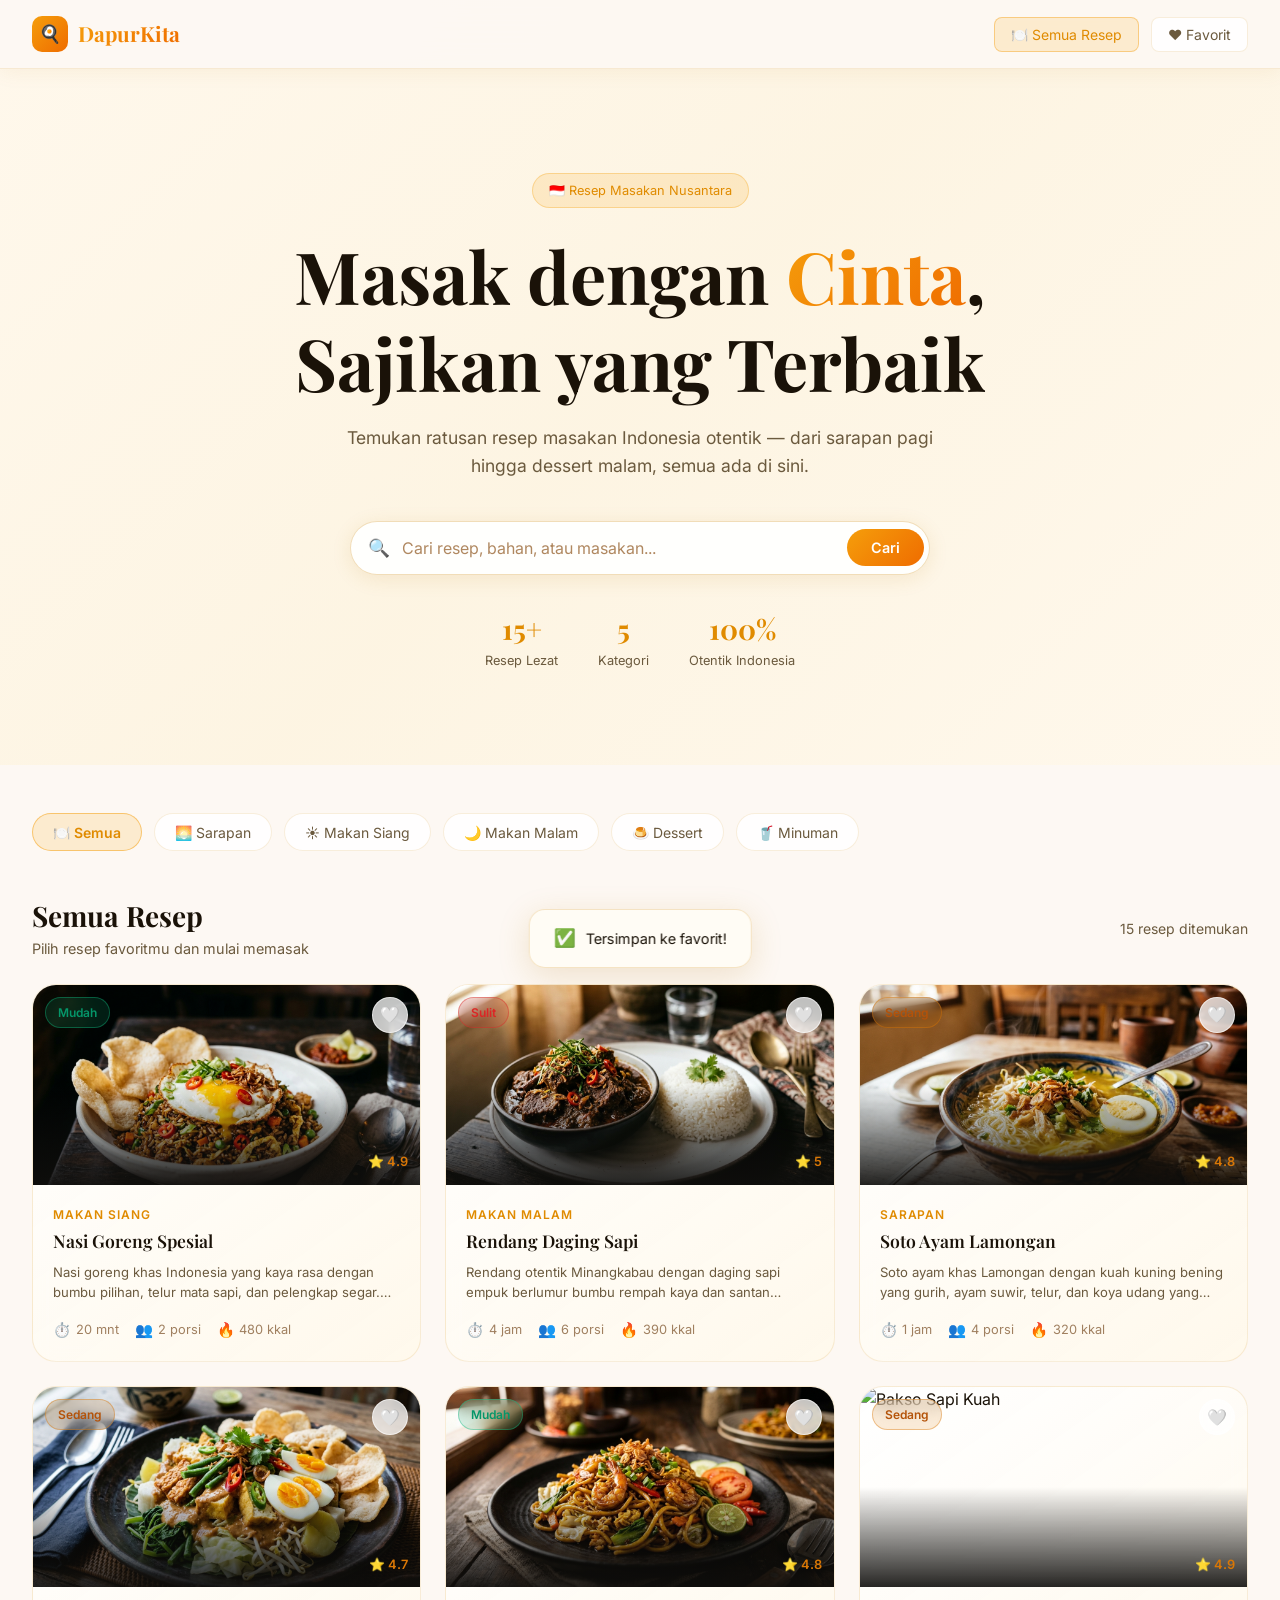
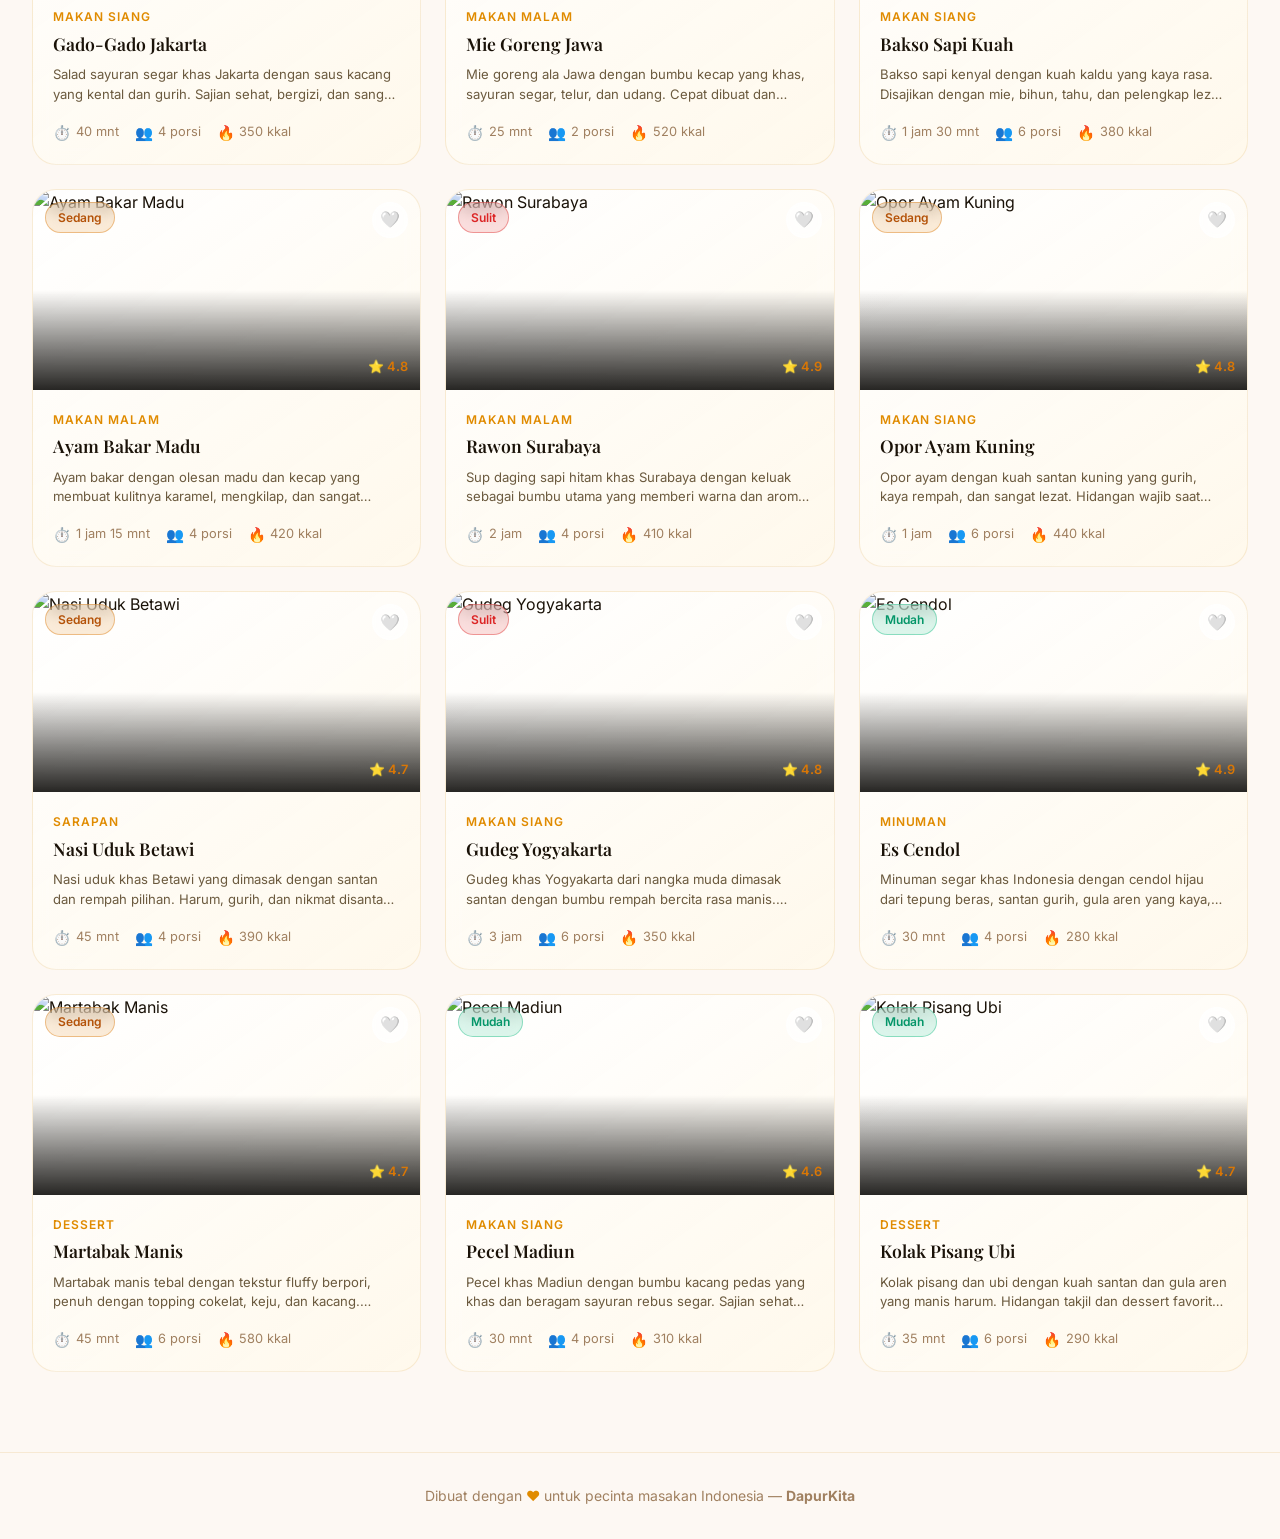
==== recipe.html @ 0bc97418 "add recipe website files" ====
<!DOCTYPE html>
<html lang="id">
<head>
  <meta charset="UTF-8" />
  <meta name="viewport" content="width=device-width, initial-scale=1.0" />
  <meta name="description" content="Resep masakan Indonesia lengkap dengan bahan-bahan, langkah memasak, dan informasi nutrisi." />
  <title>Detail Resep — DapurKita</title>
  <link rel="preconnect" href="https://fonts.googleapis.com" />
  <link rel="preconnect" href="https://fonts.gstatic.com" crossorigin />
  <link href="https://fonts.googleapis.com/css2?family=Playfair+Display:wght@400;600;700&family=Inter:wght@300;400;500;600;700&display=swap" rel="stylesheet" />
  <link rel="stylesheet" href="css/style.css" />
</head>
<body>

  <!-- NAVBAR -->
  <nav class="navbar">
    <a href="index.html" class="nav-logo">
      <div class="nav-logo-icon">🍳</div>
      <span class="nav-logo-text">DapurKita</span>
    </a>
    <div class="nav-actions">
      <a href="index.html" class="nav-btn">← Kembali</a>
      <button class="nav-btn" id="btn-favorit-nav" onclick="toggleFavFromNav()">
        ❤️ Favorit
      </button>
    </div>
  </nav>

  <!-- DETAIL CONTENT (injected by JS) -->
  <div id="detail-root"></div>

  <!-- TOAST -->
  <div class="toast" id="toast">
    <span class="toast-icon" id="toast-icon">✅</span>
    <span id="toast-msg">Tersimpan ke favorit!</span>
  </div>

  <script src="js/data.js"></script>
  <script src="js/recipe.js"></script>
</body>
</html>
---- css/style.css ----
/* ===========================
   RESET & BASE
=========================== */
*, *::before, *::after {
  box-sizing: border-box;
  margin: 0;
  padding: 0;
}

:root {
  /* Colors — Light Theme */
  --clr-bg: #fdf8f3;
  --clr-bg-2: #fff8ef;
  --clr-bg-3: #fef3e2;
  --clr-surface: rgba(255, 255, 255, 0.85);
  --clr-surface-hover: rgba(255, 255, 255, 0.98);
  --clr-border: rgba(220, 170, 80, 0.2);
  --clr-border-hover: rgba(245, 158, 11, 0.5);

  --clr-primary: #e08b00;
  --clr-primary-dark: #c47700;
  --clr-primary-light: #fcd34d;
  --clr-accent: #e53e3e;
  --clr-accent-2: #38a169;
  --clr-gold: #d97706;

  --clr-text: #1a1208;
  --clr-text-muted: #6b5a3e;
  --clr-text-dim: #a08060;

  /* Gradients */
  --grad-primary: linear-gradient(135deg, #f59e0b, #ef6c00);
  --grad-card: linear-gradient(145deg, rgba(255,255,255,0.95) 0%, rgba(255,248,235,0.9) 100%);
  --grad-hero: linear-gradient(160deg, #fff8ef 0%, #fdf3e3 50%, #fef9f0 100%);

  /* Shadows */
  --shadow-card: 0 4px 24px rgba(180, 120, 20, 0.1);
  --shadow-card-hover: 0 16px 48px rgba(224, 139, 0, 0.18);
  --shadow-btn: 0 4px 20px rgba(224, 139, 0, 0.35);
  --shadow-glow: 0 0 40px rgba(245, 158, 11, 0.15);

  /* Spacing */
  --radius-sm: 8px;
  --radius-md: 16px;
  --radius-lg: 24px;
  --radius-xl: 32px;

  /* Typography */
  --font-heading: 'Playfair Display', Georgia, serif;
  --font-body: 'Inter', system-ui, sans-serif;

  /* Transitions */
  --transition: all 0.3s cubic-bezier(0.4, 0, 0.2, 1);
  --transition-slow: all 0.5s cubic-bezier(0.4, 0, 0.2, 1);
}

html {
  scroll-behavior: smooth;
}

body {
  font-family: var(--font-body);
  background-color: var(--clr-bg);
  color: var(--clr-text);
  line-height: 1.6;
  min-height: 100vh;
  overflow-x: hidden;
}

/* ===========================
   SCROLLBAR
=========================== */
::-webkit-scrollbar { width: 6px; }
::-webkit-scrollbar-track { background: #fef3e2; }
::-webkit-scrollbar-thumb { background: #f59e0b; border-radius: 3px; }

/* ===========================
   TYPOGRAPHY
=========================== */
h1, h2, h3, h4 {
  font-family: var(--font-heading);
  line-height: 1.2;
}

/* ===========================
   NAV
=========================== */
.navbar {
  position: fixed;
  top: 0;
  left: 0;
  right: 0;
  z-index: 100;
  padding: 1rem 2rem;
  display: flex;
  align-items: center;
  justify-content: space-between;
  backdrop-filter: blur(20px);
  -webkit-backdrop-filter: blur(20px);
  background: rgba(253, 248, 243, 0.92);
  border-bottom: 1px solid rgba(220, 170, 80, 0.2);
  box-shadow: 0 2px 20px rgba(180,120,20,0.08);
  transition: var(--transition);
}

.nav-logo {
  display: flex;
  align-items: center;
  gap: 0.6rem;
  text-decoration: none;
  color: var(--clr-text);
}

.nav-logo-icon {
  width: 36px;
  height: 36px;
  background: var(--grad-primary);
  border-radius: 10px;
  display: flex;
  align-items: center;
  justify-content: center;
  font-size: 1.1rem;
}

.nav-logo-text {
  font-family: var(--font-heading);
  font-size: 1.3rem;
  font-weight: 700;
  background: var(--grad-primary);
  -webkit-background-clip: text;
  -webkit-text-fill-color: transparent;
  background-clip: text;
}

.nav-actions {
  display: flex;
  align-items: center;
  gap: 0.75rem;
}

.nav-btn {
  display: flex;
  align-items: center;
  gap: 0.4rem;
  padding: 0.5rem 1rem;
  border-radius: var(--radius-sm);
  font-size: 0.875rem;
  font-family: var(--font-body);
  cursor: pointer;
  transition: var(--transition);
  border: 1px solid var(--clr-border);
  background: var(--clr-surface);
  color: var(--clr-text-muted);
  text-decoration: none;
}

.nav-btn:hover {
  background: var(--clr-surface-hover);
  color: var(--clr-text);
  border-color: var(--clr-border-hover);
}

.nav-btn.active {
  background: rgba(245, 158, 11, 0.15);
  color: var(--clr-primary);
  border-color: rgba(245, 158, 11, 0.4);
}

.fav-count {
  background: var(--clr-accent);
  color: white;
  font-size: 0.7rem;
  font-weight: 700;
  width: 18px;
  height: 18px;
  border-radius: 50%;
  display: flex;
  align-items: center;
  justify-content: center;
  display: none;
}

.fav-count.show { display: flex; }

/* ===========================
   HERO
=========================== */
.hero {
  position: relative;
  min-height: 85vh;
  display: flex;
  align-items: center;
  overflow: hidden;
  padding-top: 80px;
}

.hero-bg {
  position: absolute;
  inset: 0;
  background-image: url('assets/hero_banner.jpg');
  background-size: cover;
  background-position: center;
  opacity: 0.35;
  transform: scale(1.05);
  animation: heroZoom 20s ease-in-out infinite alternate;
}

@keyframes heroZoom {
  from { transform: scale(1.05); }
  to { transform: scale(1.12); }
}

.hero-overlay {
  position: absolute;
  inset: 0;
  background: linear-gradient(
    135deg,
    rgba(255, 248, 235, 0.88) 0%,
    rgba(253, 243, 220, 0.72) 50%,
    rgba(255, 248, 235, 0.88) 100%
  );
}

.hero-content {
  position: relative;
  z-index: 1;
  max-width: 900px;
  margin: 0 auto;
  padding: 2rem 2rem;
  text-align: center;
}

.hero-badge {
  display: inline-flex;
  align-items: center;
  gap: 0.4rem;
  padding: 0.4rem 1rem;
  background: rgba(245, 158, 11, 0.15);
  border: 1px solid rgba(245, 158, 11, 0.3);
  border-radius: 100px;
  font-size: 0.8rem;
  color: var(--clr-primary);
  margin-bottom: 1.5rem;
  animation: fadeInDown 0.8s ease both;
}

.hero-title {
  font-size: clamp(2.5rem, 6vw, 4.5rem);
  font-weight: 700;
  margin-bottom: 1.2rem;
  animation: fadeInDown 0.8s ease 0.1s both;
}

.hero-title .highlight {
  background: var(--grad-primary);
  -webkit-background-clip: text;
  -webkit-text-fill-color: transparent;
  background-clip: text;
}

.hero-subtitle {
  font-size: 1.1rem;
  color: var(--clr-text-muted);
  max-width: 600px;
  margin: 0 auto 2.5rem;
  animation: fadeInDown 0.8s ease 0.2s both;
}

/* Search Bar */
.search-container {
  position: relative;
  max-width: 580px;
  margin: 0 auto 2rem;
  animation: fadeInUp 0.8s ease 0.3s both;
}

.search-input {
  width: 100%;
  padding: 1rem 1.5rem 1rem 3.2rem;
  background: rgba(255, 255, 255, 0.92);
  border: 1px solid rgba(220, 170, 80, 0.4);
  border-radius: 100px;
  color: var(--clr-text);
  font-family: var(--font-body);
  font-size: 1rem;
  outline: none;
  transition: var(--transition);
  box-shadow: 0 4px 20px rgba(180,120,20,0.12);
}

.search-input::placeholder { color: #b08860; }

.search-input:focus {
  border-color: var(--clr-primary);
  background: rgba(255, 255, 255, 0.98);
  box-shadow: 0 0 0 3px rgba(224, 139, 0, 0.18), 0 4px 20px rgba(180,120,20,0.12);
}

.search-icon {
  position: absolute;
  left: 1.1rem;
  top: 50%;
  transform: translateY(-50%);
  color: var(--clr-text-muted);
  pointer-events: none;
  font-size: 1.1rem;
}

.search-btn {
  position: absolute;
  right: 0.4rem;
  top: 50%;
  transform: translateY(-50%);
  padding: 0.65rem 1.5rem;
  background: var(--grad-primary);
  border: none;
  border-radius: 100px;
  color: white;
  font-family: var(--font-body);
  font-size: 0.9rem;
  font-weight: 600;
  cursor: pointer;
  transition: var(--transition);
}

.search-btn:hover {
  opacity: 0.9;
  box-shadow: var(--shadow-btn);
}

.hero-stats {
  display: flex;
  justify-content: center;
  gap: 2.5rem;
  animation: fadeInUp 0.8s ease 0.4s both;
}

.stat-item {
  text-align: center;
}

.stat-number {
  font-family: var(--font-heading);
  font-size: 1.75rem;
  font-weight: 700;
  color: var(--clr-primary);
}

.stat-label {
  font-size: 0.8rem;
  color: var(--clr-text-muted);
}

/* ===========================
   MAIN CONTENT
=========================== */
.main-content {
  max-width: 1300px;
  margin: 0 auto;
  padding: 3rem 2rem 5rem;
}

/* ===========================
   SECTION HEADER
=========================== */
.section-header {
  display: flex;
  align-items: center;
  justify-content: space-between;
  margin-bottom: 1.5rem;
  flex-wrap: wrap;
  gap: 1rem;
}

.section-title {
  font-size: 1.75rem;
  font-weight: 700;
}

.section-subtitle {
  color: var(--clr-text-muted);
  font-size: 0.9rem;
  margin-top: 0.25rem;
}

.results-info {
  color: var(--clr-text-muted);
  font-size: 0.875rem;
}

/* ===========================
   CATEGORY FILTER
=========================== */
.category-section {
  margin-bottom: 2.5rem;
}

.category-scroll {
  display: flex;
  gap: 0.75rem;
  overflow-x: auto;
  padding-bottom: 0.5rem;
  scrollbar-width: none;
}

.category-scroll::-webkit-scrollbar { display: none; }

.cat-btn {
  display: flex;
  align-items: center;
  gap: 0.4rem;
  padding: 0.6rem 1.25rem;
  background: var(--clr-surface);
  border: 1px solid var(--clr-border);
  border-radius: 100px;
  color: var(--clr-text-muted);
  font-family: var(--font-body);
  font-size: 0.875rem;
  cursor: pointer;
  transition: var(--transition);
  white-space: nowrap;
}

.cat-btn:hover {
  background: var(--clr-surface-hover);
  color: var(--clr-text);
  border-color: var(--clr-border-hover);
}

.cat-btn.active {
  background: rgba(245, 158, 11, 0.15);
  color: var(--clr-primary);
  border-color: rgba(245, 158, 11, 0.5);
  font-weight: 600;
}

/* ===========================
   RECIPE GRID
=========================== */
.recipe-grid {
  display: grid;
  grid-template-columns: repeat(auto-fill, minmax(300px, 1fr));
  gap: 1.5rem;
}

/* ===========================
   RECIPE CARD
=========================== */
.recipe-card {
  background: var(--grad-card);
  border: 1px solid var(--clr-border);
  border-radius: var(--radius-lg);
  overflow: hidden;
  cursor: pointer;
  transition: var(--transition);
  backdrop-filter: blur(10px);
  position: relative;
  animation: fadeInUp 0.5s ease both;
}

.recipe-card:hover {
  transform: translateY(-6px);
  border-color: var(--clr-border-hover);
  box-shadow: var(--shadow-card-hover);
}

.card-img-wrapper {
  position: relative;
  height: 200px;
  overflow: hidden;
}

.card-img {
  width: 100%;
  height: 100%;
  object-fit: cover;
  transition: var(--transition-slow);
}

.recipe-card:hover .card-img {
  transform: scale(1.08);
}

.card-img-overlay {
  position: absolute;
  inset: 0;
  background: linear-gradient(to bottom, transparent 50%, rgba(15,14,12,0.9) 100%);
}

.card-difficulty {
  position: absolute;
  top: 0.75rem;
  left: 0.75rem;
  padding: 0.3rem 0.75rem;
  border-radius: 100px;
  font-size: 0.75rem;
  font-weight: 600;
  backdrop-filter: blur(8px);
}

.difficulty-mudah { background: rgba(16, 185, 129, 0.15); color: #059669; border: 1px solid rgba(16,185,129,0.4); }
.difficulty-sedang { background: rgba(217, 119, 6, 0.15); color: #b45309; border: 1px solid rgba(217,119,6,0.4); }
.difficulty-sulit { background: rgba(220, 38, 38, 0.15); color: #dc2626; border: 1px solid rgba(220,38,38,0.4); }

.card-fav-btn {
  position: absolute;
  top: 0.75rem;
  right: 0.75rem;
  width: 36px;
  height: 36px;
  border-radius: 50%;
  border: 1px solid rgba(255,255,255,0.6);
  background: rgba(255,255,255,0.75);
  backdrop-filter: blur(8px);
  color: #c0a0a0;
  font-size: 1rem;
  display: flex;
  align-items: center;
  justify-content: center;
  cursor: pointer;
  transition: var(--transition);
}

.card-fav-btn:hover {
  background: rgba(255,255,255,0.95);
  border-color: rgba(239, 68, 68, 0.5);
  transform: scale(1.1);
}

.card-fav-btn.favorited {
  background: rgba(255,255,255,0.9);
  border-color: rgba(239, 68, 68, 0.6);
  color: #ef4444;
}

.card-rating {
  position: absolute;
  bottom: 0.75rem;
  right: 0.75rem;
  display: flex;
  align-items: center;
  gap: 0.3rem;
  font-size: 0.8rem;
  font-weight: 600;
  color: var(--clr-gold);
}

.card-body {
  padding: 1.25rem;
}

.card-category {
  font-size: 0.75rem;
  color: var(--clr-primary);
  text-transform: uppercase;
  letter-spacing: 0.08em;
  font-weight: 600;
  margin-bottom: 0.4rem;
}

.card-title {
  font-size: 1.1rem;
  font-weight: 600;
  margin-bottom: 0.6rem;
  line-height: 1.3;
}

.card-desc {
  font-size: 0.82rem;
  color: var(--clr-text-muted);
  line-height: 1.5;
  display: -webkit-box;
  -webkit-line-clamp: 2;
  -webkit-box-orient: vertical;
  overflow: hidden;
  margin-bottom: 1rem;
}

.card-meta {
  display: flex;
  gap: 1rem;
  font-size: 0.8rem;
  color: var(--clr-text-dim);
}

.card-meta-item {
  display: flex;
  align-items: center;
  gap: 0.3rem;
}

.card-meta-item span:first-child { font-size: 0.9rem; }

/* ===========================
   EMPTY STATE
=========================== */
.empty-state {
  text-align: center;
  padding: 5rem 2rem;
  grid-column: 1 / -1;
}

.empty-icon { font-size: 4rem; margin-bottom: 1rem; opacity: 0.5; }
.empty-title { font-size: 1.5rem; margin-bottom: 0.5rem; color: var(--clr-text-muted); }
.empty-desc { color: var(--clr-text-dim); }

/* ===========================
   ANIMATIONS
=========================== */
@keyframes fadeInDown {
  from { opacity: 0; transform: translateY(-20px); }
  to { opacity: 1; transform: translateY(0); }
}

@keyframes fadeInUp {
  from { opacity: 0; transform: translateY(20px); }
  to { opacity: 1; transform: translateY(0); }
}

@keyframes scaleIn {
  from { opacity: 0; transform: scale(0.95); }
  to { opacity: 1; transform: scale(1); }
}

/* ===========================
   RECIPE DETAIL PAGE
=========================== */
.detail-hero {
  position: relative;
  height: 55vh;
  min-height: 400px;
  overflow: hidden;
}

.detail-hero-img {
  width: 100%;
  height: 100%;
  object-fit: cover;
  display: block;
}

.detail-hero-overlay {
  position: absolute;
  inset: 0;
  background: linear-gradient(
    to bottom,
    rgba(253,248,243,0.2) 0%,
    rgba(253,248,243,0.75) 70%,
    rgba(253,248,243,1) 100%
  );
}

.detail-hero-content {
  position: absolute;
  bottom: 0;
  left: 0;
  right: 0;
  padding: 2rem;
  max-width: 1000px;
  margin: 0 auto;
}

.detail-breadcrumb {
  font-size: 0.8rem;
  color: var(--clr-text-muted);
  margin-bottom: 0.75rem;
}

.detail-breadcrumb a {
  color: var(--clr-primary);
  text-decoration: none;
}

.detail-breadcrumb a:hover { text-decoration: underline; }

.detail-category-badge {
  display: inline-block;
  padding: 0.3rem 0.9rem;
  background: rgba(245,158,11,0.15);
  border: 1px solid rgba(245,158,11,0.3);
  border-radius: 100px;
  font-size: 0.75rem;
  color: var(--clr-primary);
  font-weight: 600;
  text-transform: uppercase;
  letter-spacing: 0.08em;
  margin-bottom: 0.75rem;
}

.detail-title {
  font-size: clamp(1.8rem, 4vw, 3rem);
  font-weight: 700;
  margin-bottom: 0.75rem;
}

.detail-rating-row {
  display: flex;
  align-items: center;
  gap: 1.5rem;
  flex-wrap: wrap;
}

.rating-stars {
  color: var(--clr-gold);
  font-size: 1.1rem;
  letter-spacing: 1px;
}

.rating-text {
  font-weight: 600;
  color: var(--clr-gold);
}

.review-count {
  color: var(--clr-text-muted);
  font-size: 0.875rem;
}

/* Detail Body */
.detail-body {
  max-width: 1000px;
  margin: 0 auto;
  padding: 2rem;
}

.detail-info-bar {
  display: grid;
  grid-template-columns: repeat(auto-fit, minmax(120px, 1fr));
  gap: 1rem;
  margin-bottom: 2rem;
  padding: 1.5rem;
  background: var(--grad-card);
  border: 1px solid var(--clr-border);
  border-radius: var(--radius-lg);
  backdrop-filter: blur(10px);
}

.info-bar-item {
  text-align: center;
  padding: 0.5rem;
}

.info-bar-icon {
  font-size: 1.5rem;
  margin-bottom: 0.4rem;
}

.info-bar-value {
  font-size: 1.1rem;
  font-weight: 700;
  color: var(--clr-text);
}

.info-bar-label {
  font-size: 0.75rem;
  color: var(--clr-text-muted);
  margin-top: 0.1rem;
}

/* Action Buttons */
.detail-actions {
  display: flex;
  gap: 1rem;
  margin-bottom: 2.5rem;
  flex-wrap: wrap;
}

.btn-primary {
  display: flex;
  align-items: center;
  gap: 0.5rem;
  padding: 0.8rem 1.75rem;
  background: var(--grad-primary);
  border: none;
  border-radius: var(--radius-md);
  color: white;
  font-family: var(--font-body);
  font-size: 0.95rem;
  font-weight: 600;
  cursor: pointer;
  transition: var(--transition);
}

.btn-primary:hover {
  opacity: 0.9;
  box-shadow: var(--shadow-btn);
  transform: translateY(-1px);
}

.btn-secondary {
  display: flex;
  align-items: center;
  gap: 0.5rem;
  padding: 0.8rem 1.75rem;
  background: var(--clr-surface);
  border: 1px solid var(--clr-border);
  border-radius: var(--radius-md);
  color: var(--clr-text);
  font-family: var(--font-body);
  font-size: 0.95rem;
  font-weight: 500;
  cursor: pointer;
  transition: var(--transition);
  text-decoration: none;
}

.btn-secondary:hover {
  background: var(--clr-surface-hover);
  border-color: var(--clr-border-hover);
  transform: translateY(-1px);
}

.btn-fav {
  display: flex;
  align-items: center;
  gap: 0.5rem;
  padding: 0.8rem 1.75rem;
  background: rgba(239,68,68,0.1);
  border: 1px solid rgba(239,68,68,0.3);
  border-radius: var(--radius-md);
  color: #f87171;
  font-family: var(--font-body);
  font-size: 0.95rem;
  font-weight: 500;
  cursor: pointer;
  transition: var(--transition);
}

.btn-fav:hover {
  background: rgba(239,68,68,0.2);
  border-color: rgba(239,68,68,0.5);
  transform: translateY(-1px);
}

.btn-fav.favorited {
  background: rgba(239,68,68,0.2);
  border-color: rgba(239,68,68,0.5);
  color: #ef4444;
}

/* Description */
.detail-desc {
  color: var(--clr-text-muted);
  font-size: 1.05rem;
  line-height: 1.8;
  margin-bottom: 2.5rem;
  padding: 1.5rem;
  background: var(--clr-surface);
  border-left: 3px solid var(--clr-primary);
  border-radius: 0 var(--radius-md) var(--radius-md) 0;
}

/* Tabs */
.detail-tabs {
  display: flex;
  gap: 0.5rem;
  margin-bottom: 2rem;
  border-bottom: 1px solid var(--clr-border);
  padding-bottom: 0;
}

.tab-btn {
  padding: 0.75rem 1.5rem;
  background: none;
  border: none;
  border-bottom: 2px solid transparent;
  color: var(--clr-text-muted);
  font-family: var(--font-body);
  font-size: 0.95rem;
  font-weight: 500;
  cursor: pointer;
  transition: var(--transition);
  margin-bottom: -1px;
}

.tab-btn:hover { color: var(--clr-text); }

.tab-btn.active {
  color: var(--clr-primary);
  border-bottom-color: var(--clr-primary);
  font-weight: 600;
}

.tab-panel { display: none; }
.tab-panel.active { display: block; animation: scaleIn 0.3s ease; }

/* Ingredients */
.ingredients-grid {
  display: grid;
  grid-template-columns: repeat(auto-fill, minmax(240px, 1fr));
  gap: 0.75rem;
}

.ingredient-item {
  display: flex;
  align-items: center;
  gap: 0.75rem;
  padding: 0.75rem 1rem;
  background: var(--clr-surface);
  border: 1px solid var(--clr-border);
  border-radius: var(--radius-sm);
  transition: var(--transition);
}

.ingredient-item:hover {
  background: var(--clr-surface-hover);
  border-color: var(--clr-border-hover);
}

.ingredient-amount {
  font-weight: 600;
  color: var(--clr-primary);
  font-size: 0.85rem;
  min-width: 70px;
  flex-shrink: 0;
}

.ingredient-name {
  font-size: 0.875rem;
  color: var(--clr-text);
}

/* Steps */
.steps-list { display: flex; flex-direction: column; gap: 1.25rem; }

.step-item {
  display: flex;
  gap: 1.25rem;
  padding: 1.25rem;
  background: var(--clr-surface);
  border: 1px solid var(--clr-border);
  border-radius: var(--radius-md);
  transition: var(--transition);
}

.step-item:hover {
  background: var(--clr-surface-hover);
  border-color: var(--clr-border-hover);
}

.step-number {
  width: 36px;
  height: 36px;
  background: var(--grad-primary);
  border-radius: 50%;
  display: flex;
  align-items: center;
  justify-content: center;
  font-size: 0.85rem;
  font-weight: 700;
  color: white;
  flex-shrink: 0;
  margin-top: 0.1rem;
}

.step-text {
  color: var(--clr-text-muted);
  line-height: 1.7;
  font-size: 0.95rem;
}

/* Nutrition */
.nutrition-grid {
  display: grid;
  grid-template-columns: repeat(2, 1fr);
  gap: 1rem;
}

.nutrition-card {
  padding: 1.5rem;
  background: var(--clr-surface);
  border: 1px solid var(--clr-border);
  border-radius: var(--radius-md);
  text-align: center;
  transition: var(--transition);
}

.nutrition-card:hover {
  background: var(--clr-surface-hover);
  border-color: var(--clr-border-hover);
}

.nutrition-value {
  font-family: var(--font-heading);
  font-size: 2rem;
  font-weight: 700;
  color: var(--clr-primary);
}

.nutrition-unit { font-size: 1rem; color: var(--clr-text-muted); }
.nutrition-label { color: var(--clr-text-muted); font-size: 0.875rem; margin-top: 0.3rem; }

/* Related Recipes */
.related-section {
  margin-top: 3rem;
  padding-top: 2rem;
  border-top: 1px solid var(--clr-border);
}

.related-grid {
  display: grid;
  grid-template-columns: repeat(auto-fill, minmax(240px, 1fr));
  gap: 1.25rem;
  margin-top: 1.5rem;
}

/* Tags */
.tags-row {
  display: flex;
  flex-wrap: wrap;
  gap: 0.5rem;
  margin-bottom: 2rem;
}

.tag {
  padding: 0.3rem 0.85rem;
  background: var(--clr-surface);
  border: 1px solid var(--clr-border);
  border-radius: 100px;
  font-size: 0.78rem;
  color: var(--clr-text-muted);
  transition: var(--transition);
}

.tag:hover {
  background: rgba(245,158,11,0.1);
  border-color: rgba(245,158,11,0.3);
  color: var(--clr-primary);
}

/* Toast Notification */
.toast {
  position: fixed;
  bottom: 2rem;
  left: 50%;
  transform: translateX(-50%) translateY(100px);
  background: rgba(255, 252, 245, 0.97);
  border: 1px solid rgba(220, 170, 80, 0.3);
  border-radius: var(--radius-md);
  padding: 0.9rem 1.5rem;
  color: var(--clr-text);
  font-size: 0.9rem;
  backdrop-filter: blur(20px);
  z-index: 1000;
  display: flex;
  align-items: center;
  gap: 0.6rem;
  transition: transform 0.4s cubic-bezier(0.4, 0, 0.2, 1);
  box-shadow: 0 8px 32px rgba(180,120,20,0.18);
  white-space: nowrap;
}

.toast.show { transform: translateX(-50%) translateY(0); }
.toast-icon { font-size: 1.1rem; }

/* ===========================
   FOOTER
=========================== */
.footer {
  border-top: 1px solid var(--clr-border);
  padding: 2rem;
  text-align: center;
  color: var(--clr-text-dim);
  font-size: 0.875rem;
}

.footer span { color: var(--clr-primary); }

/* ===========================
   RESPONSIVE
=========================== */
@media (max-width: 768px) {
  .navbar { padding: 0.75rem 1rem; }
  .hero-stats { gap: 1.5rem; }
  .main-content { padding: 2rem 1rem 4rem; }
  .recipe-grid { grid-template-columns: repeat(auto-fill, minmax(260px, 1fr)); gap: 1rem; }
  .detail-hero-content { padding: 1.5rem 1rem; }
  .detail-body { padding: 1.5rem 1rem; }
  .detail-actions { flex-direction: column; }
  .nutrition-grid { grid-template-columns: repeat(2, 1fr); }
}

@media (max-width: 480px) {
  .recipe-grid { grid-template-columns: 1fr; }
  .hero-title { font-size: 2rem; }
  .hero-stats { gap: 1rem; }
  .stat-number { font-size: 1.3rem; }
  .detail-title { font-size: 1.6rem; }
}
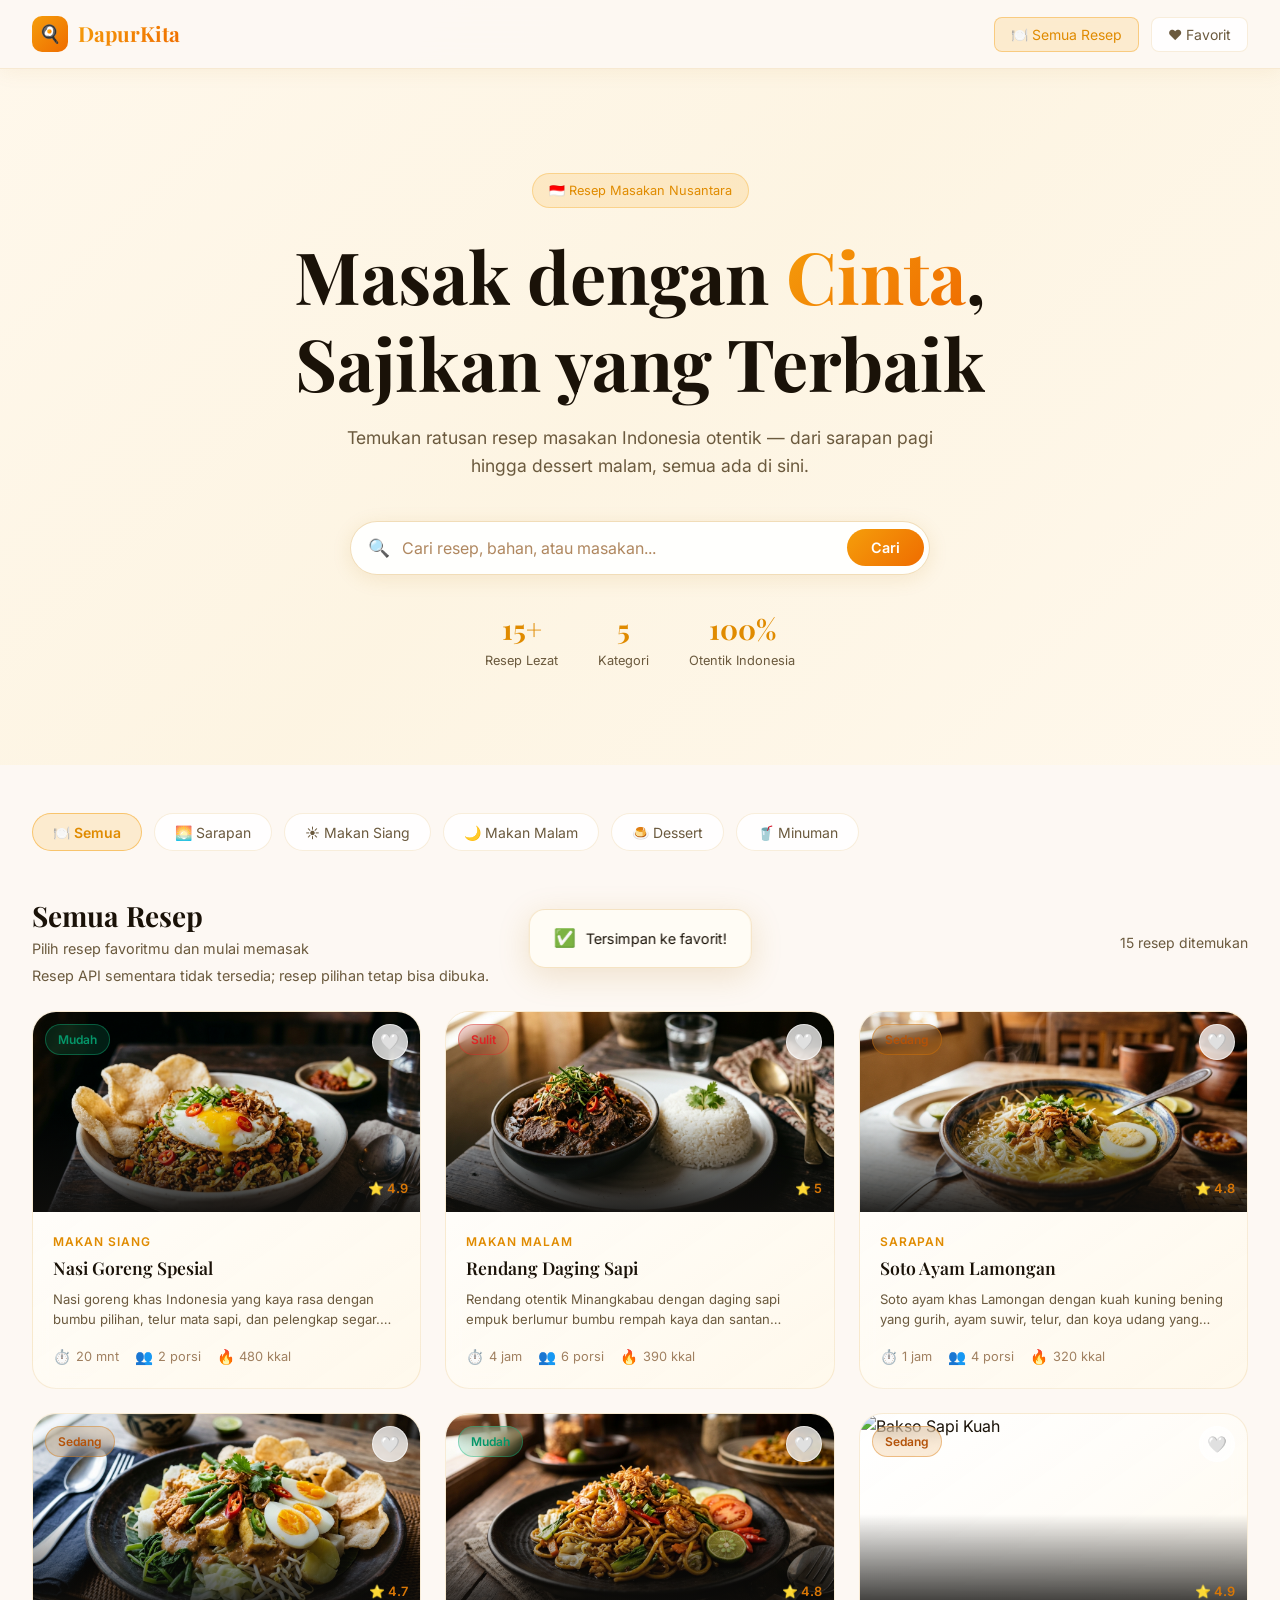
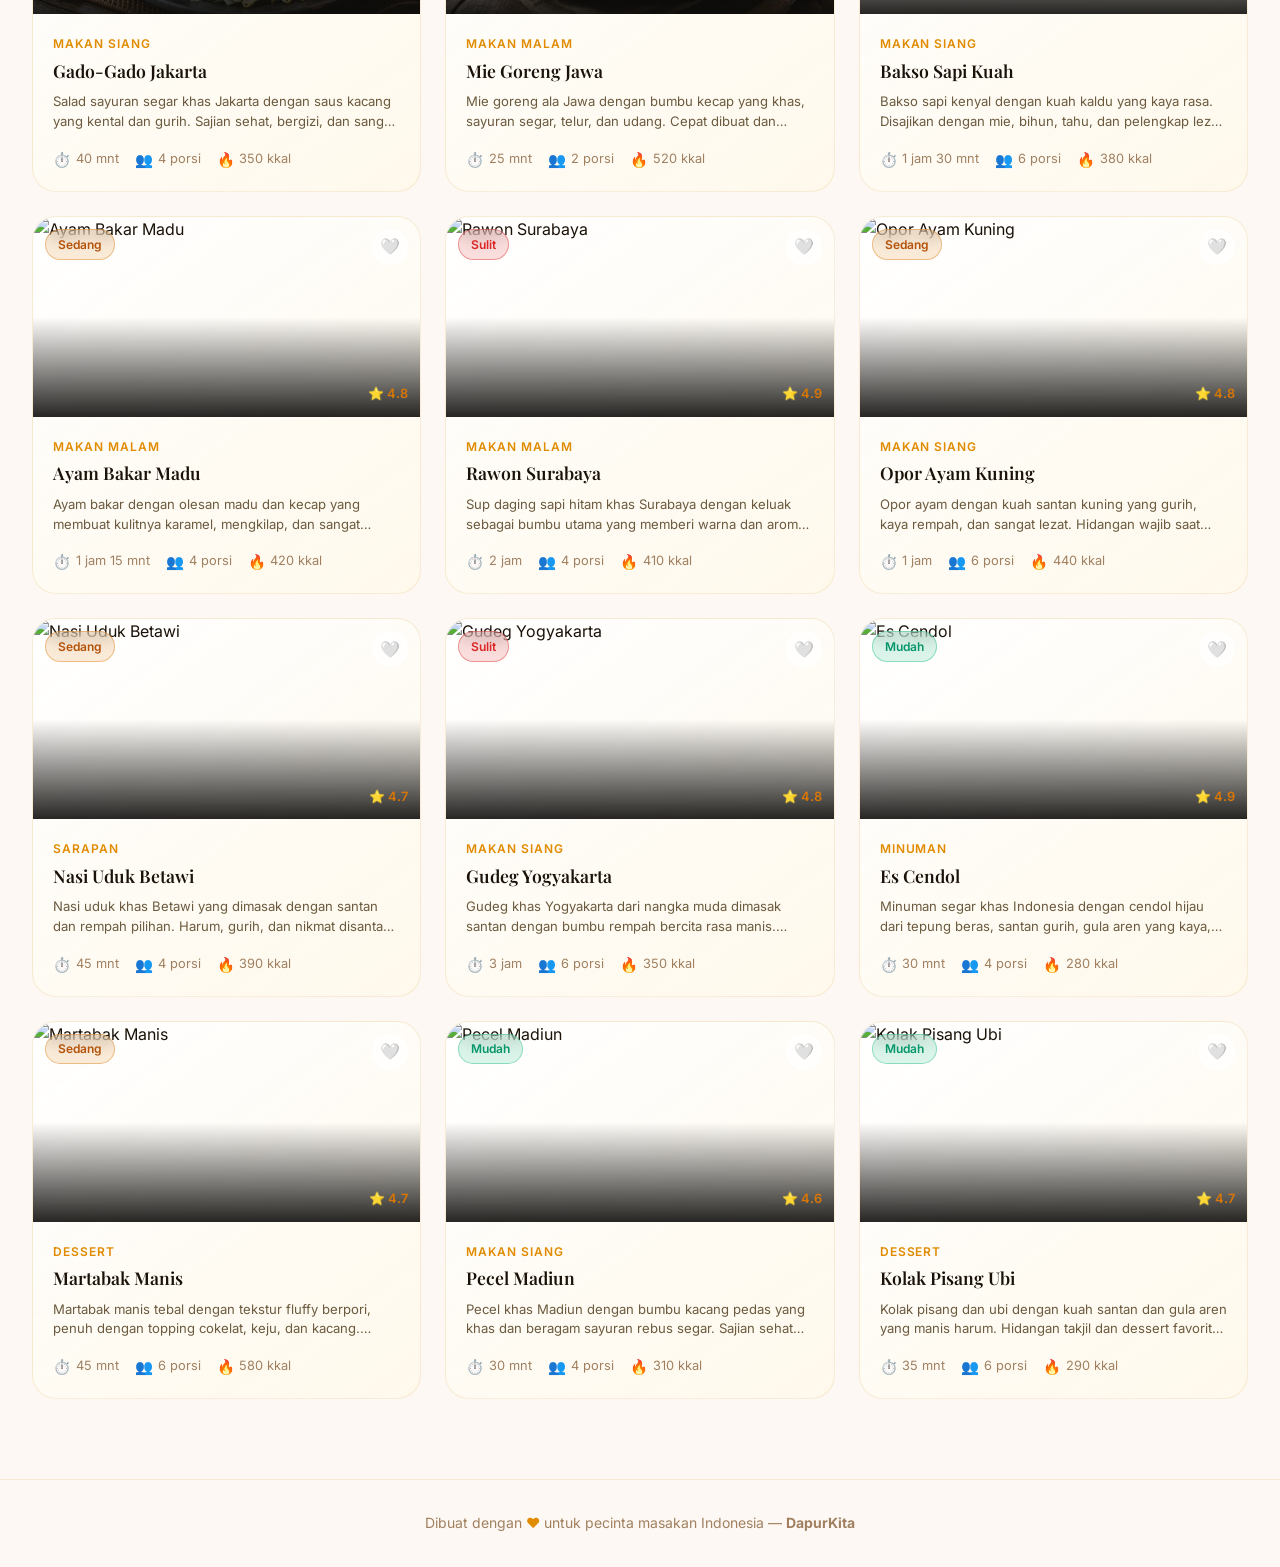
==== commit f335120c: "integrate public Indonesian recipe API" ====
--- a/recipe.html
+++ b/recipe.html
@@ -36,6 +36,7 @@
   </div>
 
   <script src="js/data.js"></script>
+  <script src="js/public-api.js"></script>
   <script src="js/recipe.js"></script>
 </body>
 </html>
